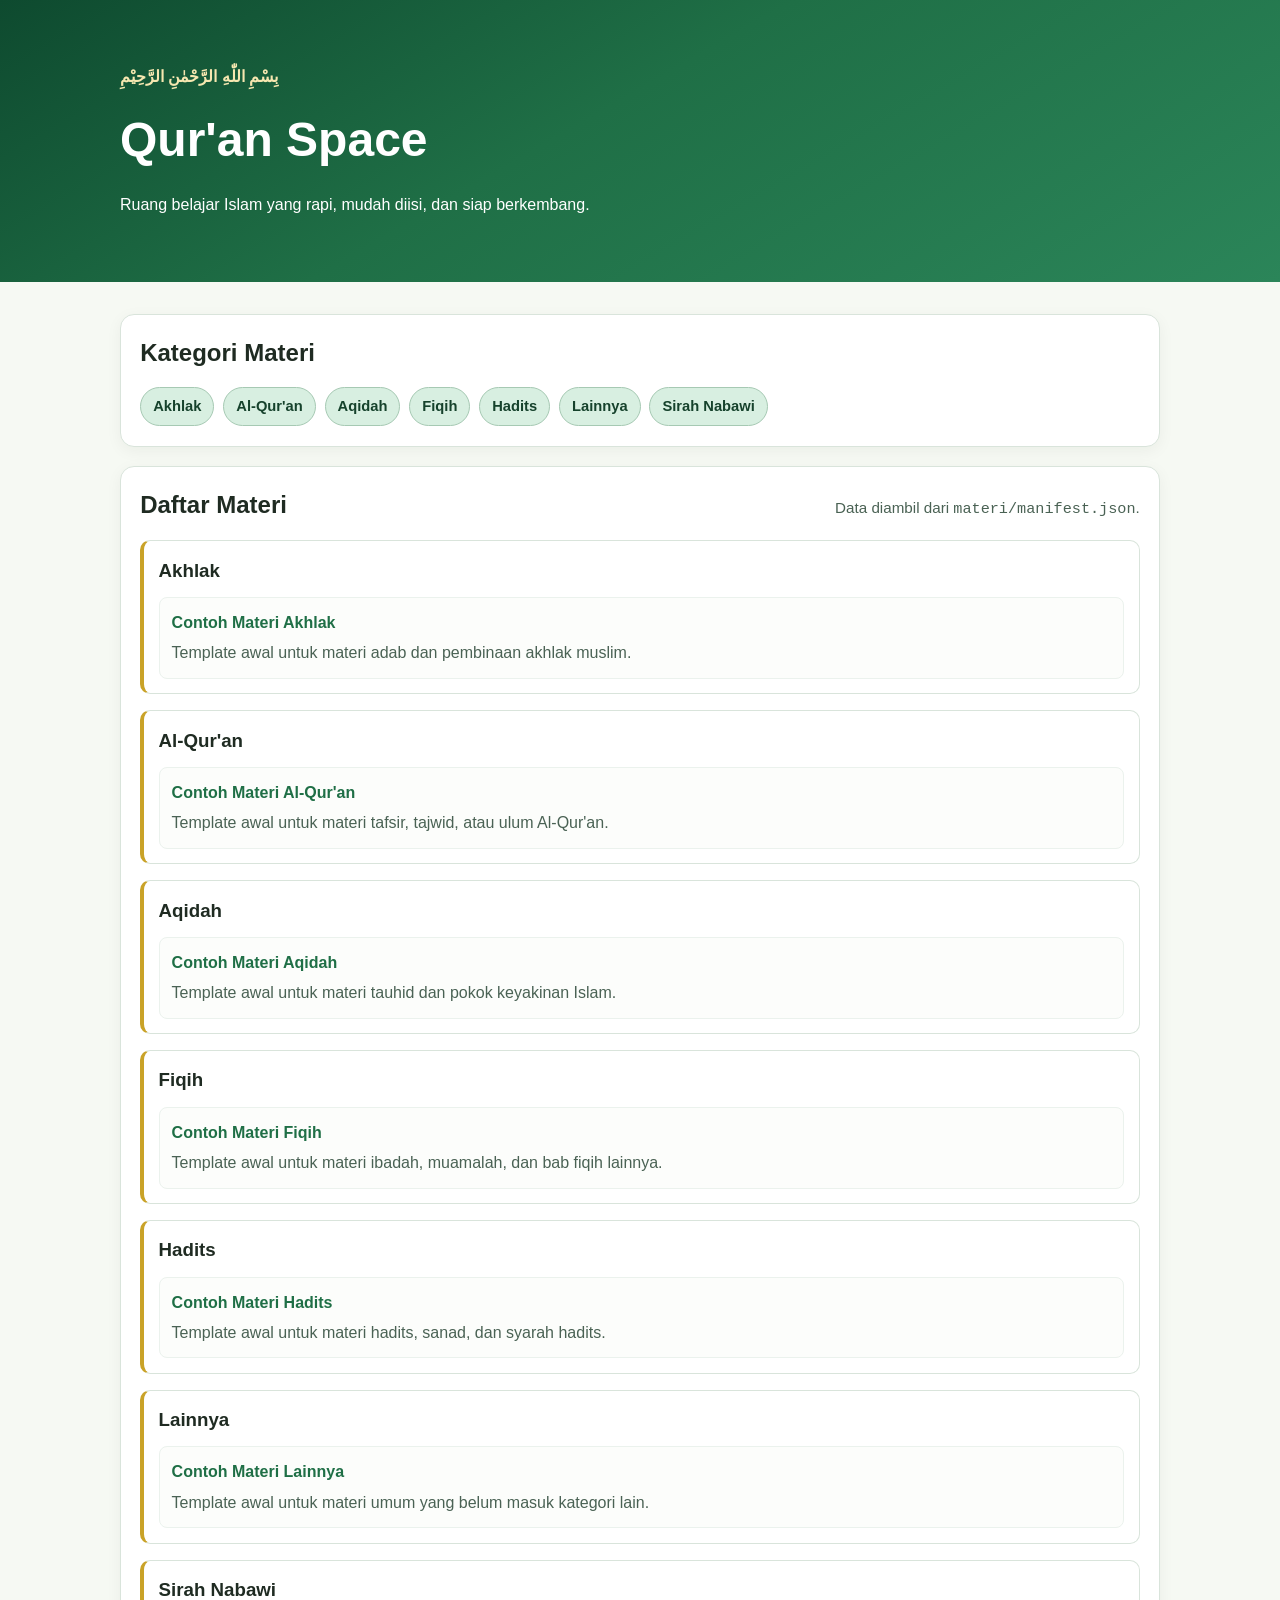
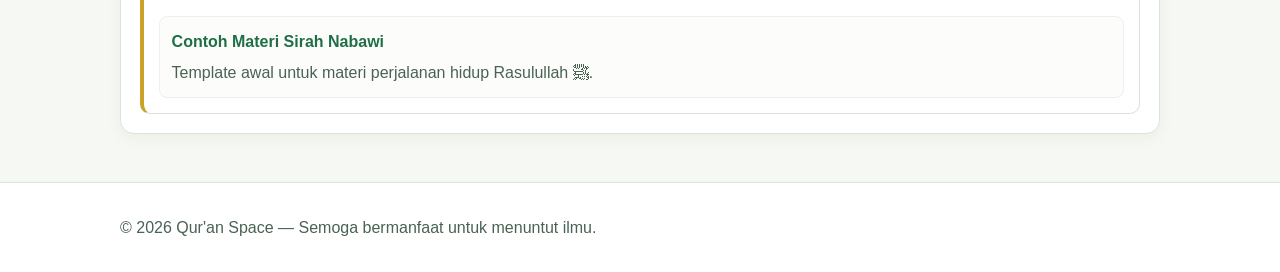
==== index.html @ 16edc880 "feat: bangun kerangka statis Qur'an Space berbasis manifest" ====
<!DOCTYPE html>
<html lang="id">
<head>
  <meta charset="UTF-8">
  <meta name="viewport" content="width=device-width, initial-scale=1.0">
  <title>Qur'an Space | Belajar Islam</title>
  <meta name="description" content="Qur'an Space: ruang belajar Islam dengan daftar materi HTML yang dikelola lewat manifest.">
  <link rel="stylesheet" href="assets/css/style.css">
</head>
<body>
  <header class="hero">
    <div class="container">
      <p class="eyebrow">بِسْمِ اللّٰهِ الرَّحْمٰنِ الرَّحِيْمِ</p>
      <h1>Qur'an Space</h1>
      <p class="tagline">Ruang belajar Islam yang rapi, mudah diisi, dan siap berkembang.</p>
    </div>
  </header>

  <main class="container">
    <section class="panel" aria-labelledby="kategori-title">
      <h2 id="kategori-title">Kategori Materi</h2>
      <nav id="kategori-nav" class="kategori-nav" aria-label="Navigasi kategori materi">
        <p class="hint">Memuat kategori...</p>
      </nav>
    </section>

    <section class="panel" aria-labelledby="materi-title">
      <div class="panel-head">
        <h2 id="materi-title">Daftar Materi</h2>
        <p class="hint">Data diambil dari <code>materi/manifest.json</code>.</p>
      </div>
      <div id="materi-list" class="materi-list" aria-live="polite">
        <p class="hint">Memuat daftar materi...</p>
      </div>
    </section>
  </main>

  <footer class="footer">
    <div class="container">
      <p>© <span id="year"></span> Qur'an Space — Semoga bermanfaat untuk menuntut ilmu.</p>
    </div>
  </footer>

  <script src="assets/js/main.js"></script>
</body>
</html>
---- assets/css/style.css ----
:root {
  --bg: #f6f9f3;
  --surface: #ffffff;
  --text: #1f2b22;
  --muted: #4a6254;
  --primary: #1f6f46;
  --primary-soft: #d8efe1;
  --accent: #c9a227;
  --border: #d9e4db;
}

* {
  box-sizing: border-box;
}

body {
  margin: 0;
  font-family: "Segoe UI", Tahoma, Geneva, Verdana, sans-serif;
  color: var(--text);
  background: var(--bg);
  line-height: 1.6;
}

.container {
  width: min(100% - 2rem, 1040px);
  margin-inline: auto;
}

.hero {
  background: linear-gradient(150deg, #0e4a2f, #1f6f46 45%, #2b8559);
  color: #fff;
  padding: 4rem 0 3rem;
}

.eyebrow {
  margin: 0 0 0.8rem;
  color: #f6e7b0;
  font-weight: 600;
}

h1 {
  margin: 0;
  font-size: clamp(2rem, 5vw, 3rem);
}

.tagline {
  margin-top: 0.8rem;
  max-width: 60ch;
}

main {
  padding: 2rem 0 3rem;
  display: grid;
  gap: 1.2rem;
}

.panel {
  background: var(--surface);
  border: 1px solid var(--border);
  border-radius: 14px;
  padding: 1.2rem;
  box-shadow: 0 4px 16px rgba(15, 38, 23, 0.05);
}

.panel-head {
  display: flex;
  align-items: baseline;
  justify-content: space-between;
  gap: 1rem;
  flex-wrap: wrap;
}

h2,
h3 {
  margin: 0;
}

.hint {
  margin: 0;
  color: var(--muted);
  font-size: 0.95rem;
}

.kategori-nav {
  margin-top: 0.9rem;
  display: flex;
  flex-wrap: wrap;
  gap: 0.55rem;
}

.kategori-link {
  display: inline-block;
  padding: 0.45rem 0.75rem;
  border-radius: 999px;
  border: 1px solid #a6c9b3;
  background: var(--primary-soft);
  color: #16422c;
  text-decoration: none;
  font-weight: 600;
  font-size: 0.92rem;
}

.kategori-link:hover,
.kategori-link:focus-visible {
  background: #c5e7d2;
}

.materi-list {
  margin-top: 1rem;
  display: grid;
  gap: 1rem;
}

.kategori-group {
  border: 1px solid var(--border);
  border-left: 4px solid var(--accent);
  border-radius: 10px;
  padding: 0.9rem;
}

.item-list {
  list-style: none;
  margin: 0.7rem 0 0;
  padding: 0;
  display: grid;
  gap: 0.55rem;
}

.item {
  background: #fcfdfb;
  border: 1px solid #ebf2ed;
  border-radius: 8px;
  padding: 0.75rem;
}

.item a {
  color: var(--primary);
  font-weight: 700;
  text-decoration: none;
}

.item a:hover,
.item a:focus-visible {
  text-decoration: underline;
}

.item p {
  margin: 0.3rem 0 0;
  color: var(--muted);
}

.footer {
  border-top: 1px solid var(--border);
  background: #fff;
  padding: 1rem 0;
  color: var(--muted);
}

@media (max-width: 680px) {
  .hero {
    padding-top: 3rem;
  }

  .panel {
    padding: 1rem;
  }
}
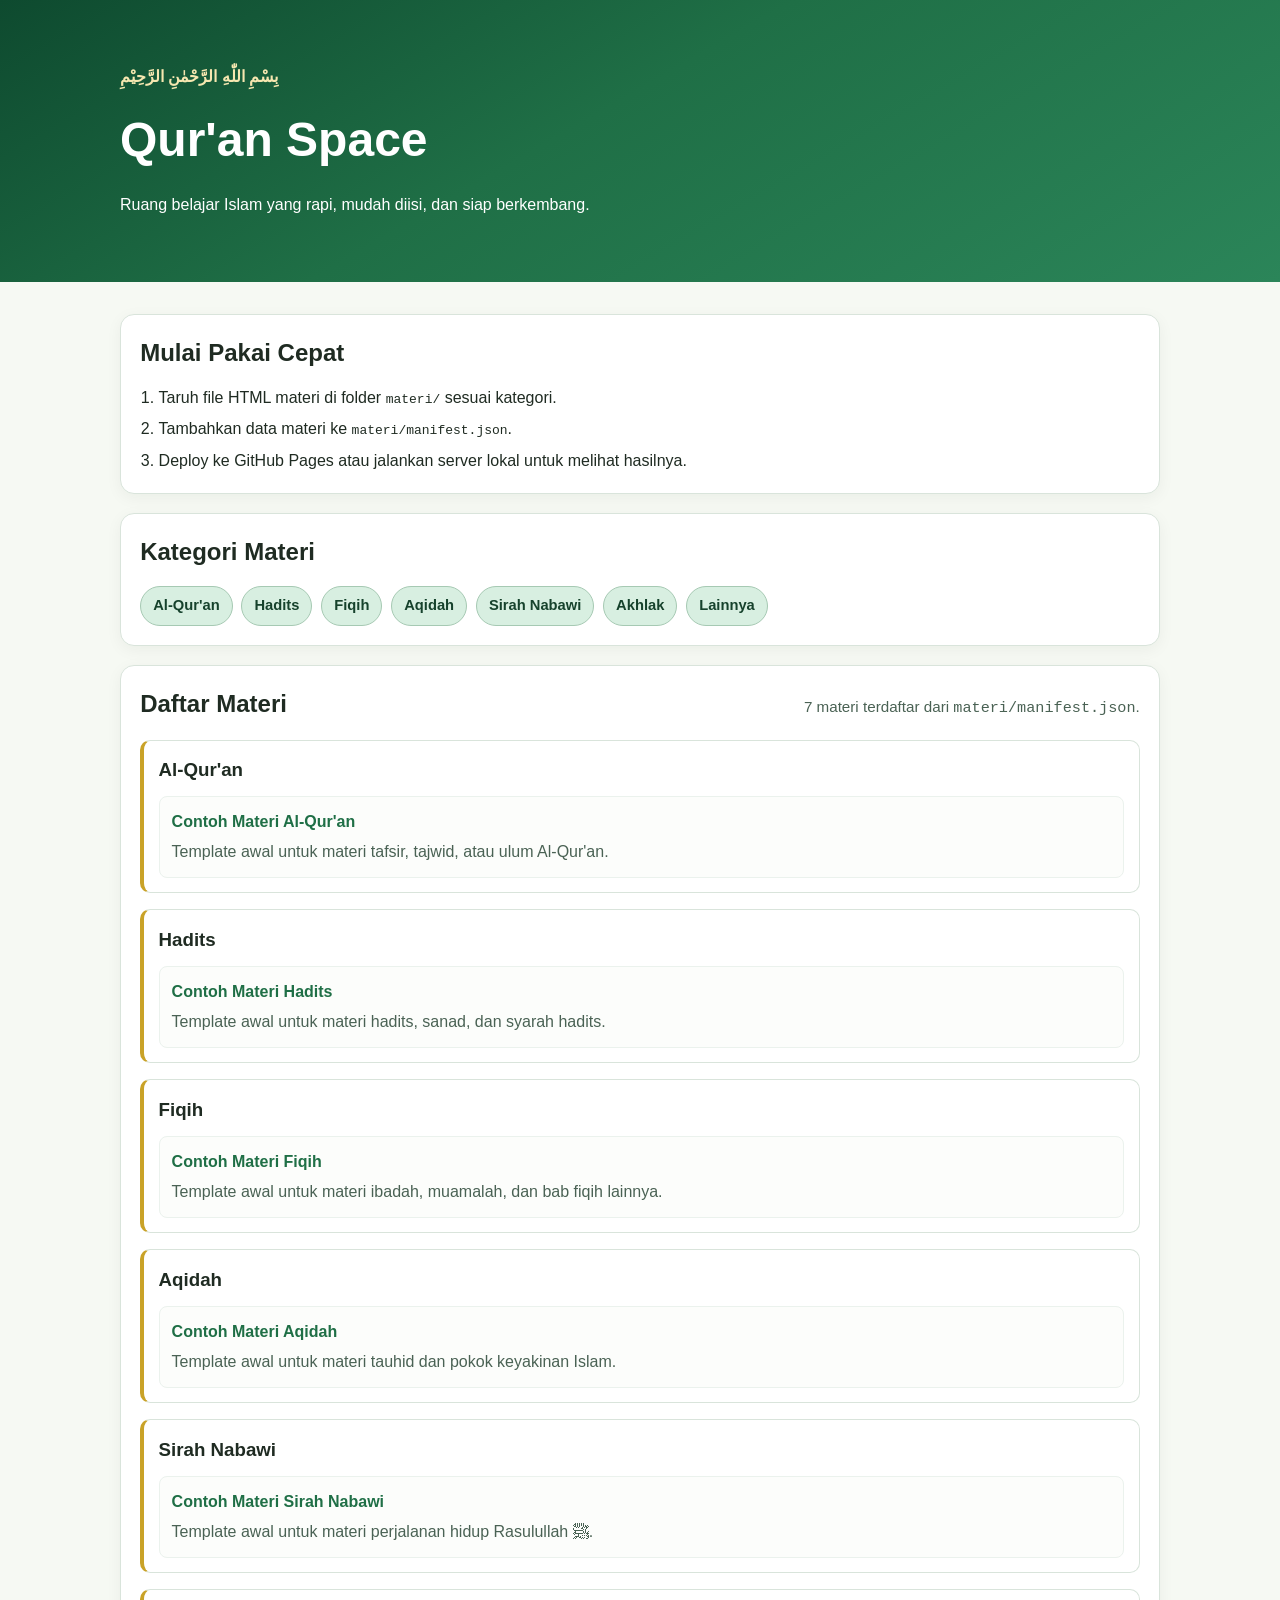
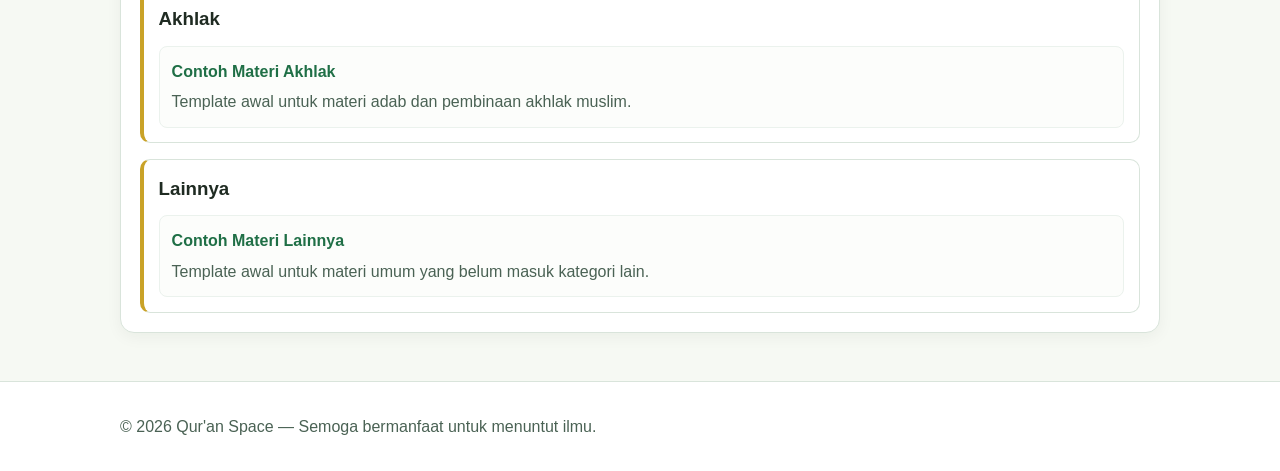
==== commit abd1400a: "feat: finalisasi UX dan ketahanan website Qur'an Space" ====
--- a/index.html
+++ b/index.html
@@ -17,6 +17,15 @@
   </header>
 
   <main class="container">
+    <section class="panel" aria-labelledby="pakai-title">
+      <h2 id="pakai-title">Mulai Pakai Cepat</h2>
+      <ol class="langkah-list">
+        <li>Taruh file HTML materi di folder <code>materi/</code> sesuai kategori.</li>
+        <li>Tambahkan data materi ke <code>materi/manifest.json</code>.</li>
+        <li>Deploy ke GitHub Pages atau jalankan server lokal untuk melihat hasilnya.</li>
+      </ol>
+    </section>
+
     <section class="panel" aria-labelledby="kategori-title">
       <h2 id="kategori-title">Kategori Materi</h2>
       <nav id="kategori-nav" class="kategori-nav" aria-label="Navigasi kategori materi">
@@ -27,7 +36,7 @@
     <section class="panel" aria-labelledby="materi-title">
       <div class="panel-head">
         <h2 id="materi-title">Daftar Materi</h2>
-        <p class="hint">Data diambil dari <code>materi/manifest.json</code>.</p>
+        <p class="hint"><span id="total-materi">0</span> materi terdaftar dari <code>materi/manifest.json</code>.</p>
       </div>
       <div id="materi-list" class="materi-list" aria-live="polite">
         <p class="hint">Memuat daftar materi...</p>
--- a/assets/css/style.css
+++ b/assets/css/style.css
@@ -79,6 +79,15 @@
   margin: 0;
   color: var(--muted);
   font-size: 0.95rem;
+}
+
+.langkah-list {
+  margin: 0.8rem 0 0;
+  padding-left: 1.15rem;
+}
+
+.langkah-list li + li {
+  margin-top: 0.35rem;
 }
 
 .kategori-nav {
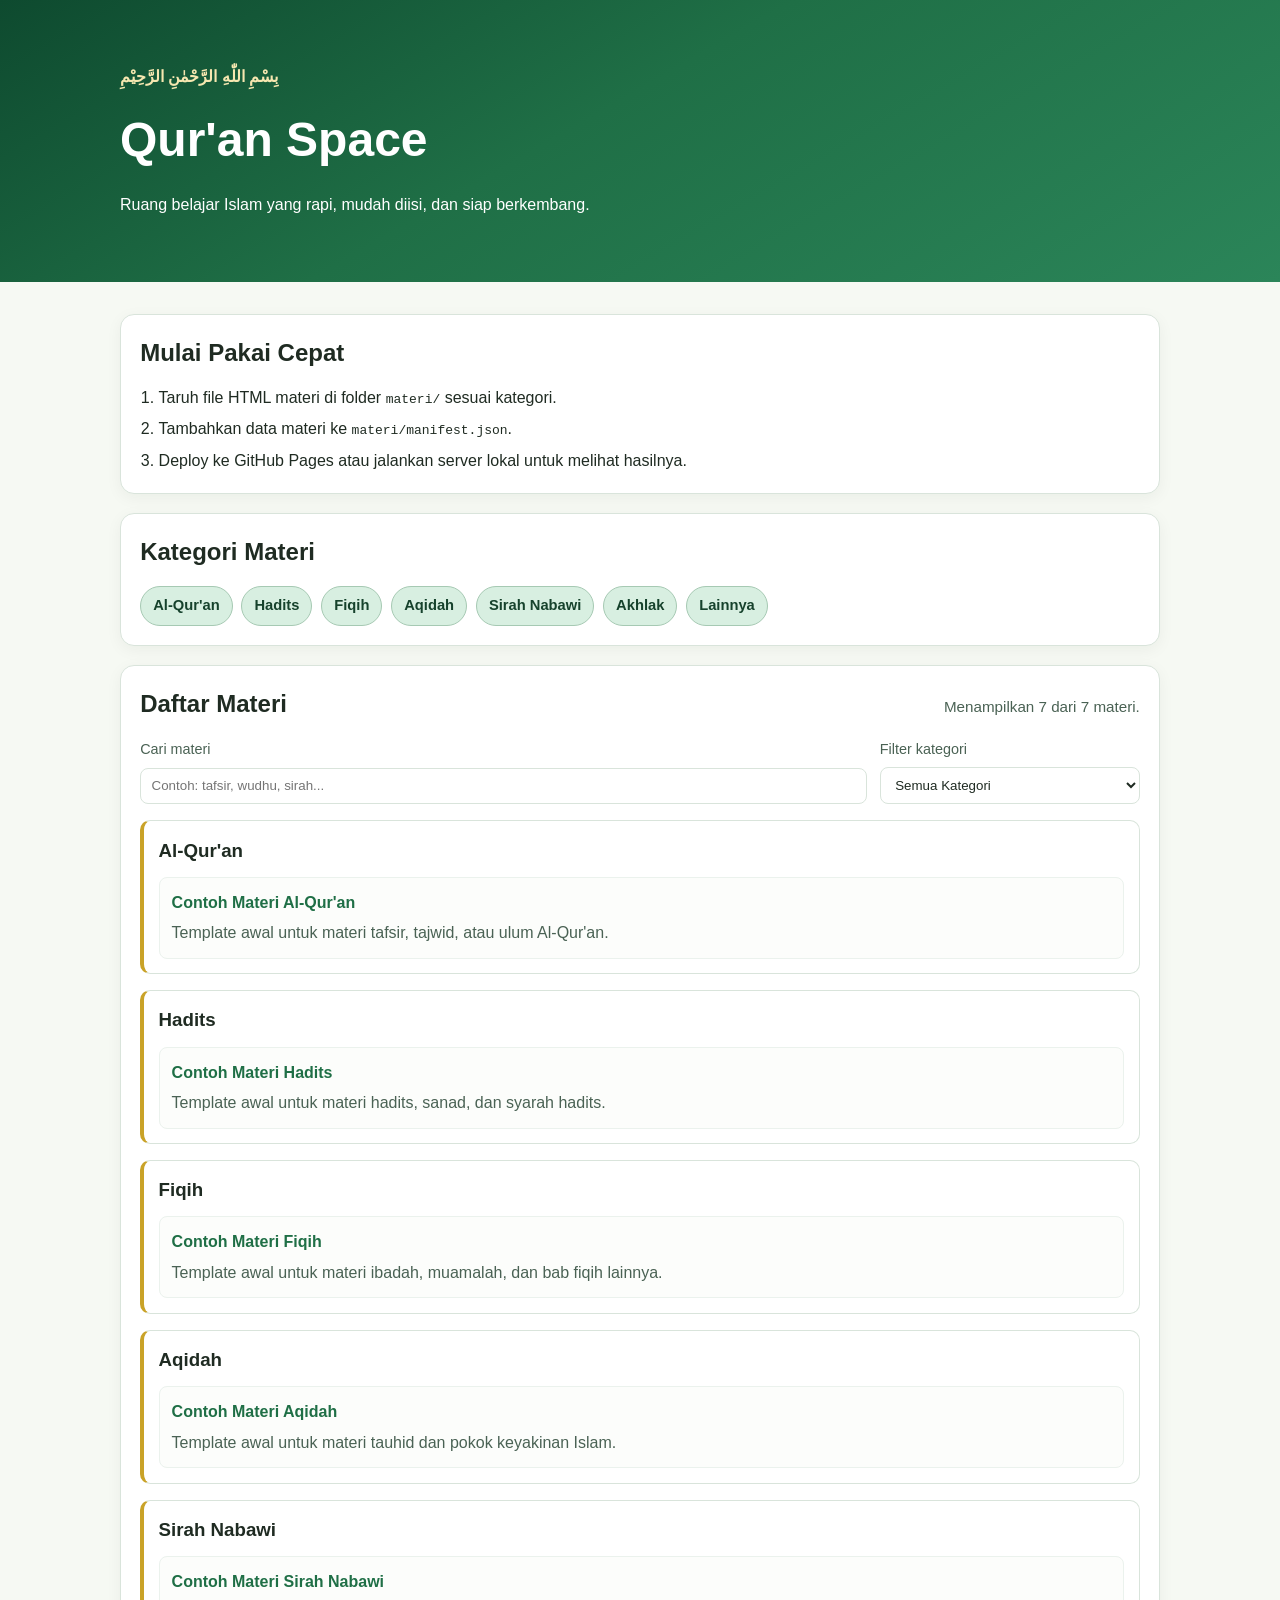
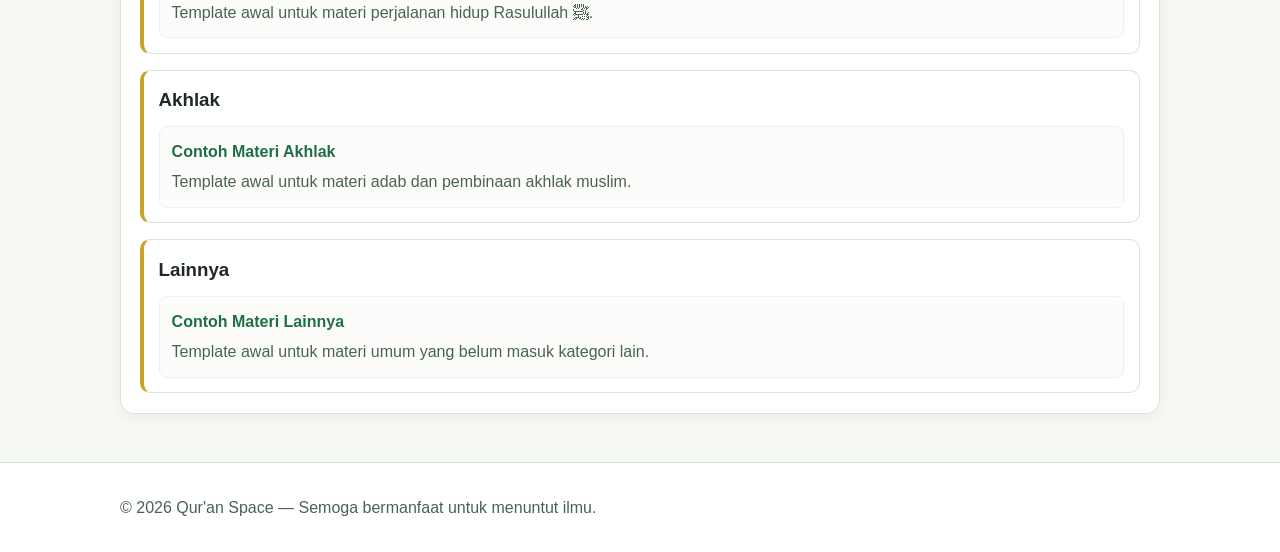
==== commit aec03e39: "feat: tambah pencarian dan filter kategori materi" ====
--- a/index.html
+++ b/index.html
@@ -36,7 +36,22 @@
     <section class="panel" aria-labelledby="materi-title">
       <div class="panel-head">
         <h2 id="materi-title">Daftar Materi</h2>
-        <p class="hint"><span id="total-materi">0</span> materi terdaftar dari <code>materi/manifest.json</code>.</p>
+        <p class="hint">
+          Menampilkan <span id="total-ditampilkan">0</span> dari
+          <span id="total-materi">0</span> materi.
+        </p>
+      </div>
+      <div class="filter-tools">
+        <label class="field">
+          <span>Cari materi</span>
+          <input id="search-materi" type="search" placeholder="Contoh: tafsir, wudhu, sirah..." autocomplete="off">
+        </label>
+        <label class="field">
+          <span>Filter kategori</span>
+          <select id="filter-kategori">
+            <option value="">Semua Kategori</option>
+          </select>
+        </label>
       </div>
       <div id="materi-list" class="materi-list" aria-live="polite">
         <p class="hint">Memuat daftar materi...</p>
--- a/assets/css/style.css
+++ b/assets/css/style.css
@@ -88,6 +88,36 @@
 
 .langkah-list li + li {
   margin-top: 0.35rem;
+}
+
+.filter-tools {
+  margin-top: 0.9rem;
+  display: grid;
+  grid-template-columns: 1fr 260px;
+  gap: 0.8rem;
+}
+
+.field {
+  display: grid;
+  gap: 0.35rem;
+  font-size: 0.9rem;
+  color: var(--muted);
+}
+
+.field input,
+.field select {
+  width: 100%;
+  border: 1px solid var(--border);
+  border-radius: 8px;
+  padding: 0.58rem 0.65rem;
+  color: var(--text);
+  background: #fff;
+}
+
+.field input:focus-visible,
+.field select:focus-visible {
+  outline: 2px solid #93c8a9;
+  border-color: #7fb996;
 }
 
 .kategori-nav {
@@ -170,6 +200,10 @@
     padding-top: 3rem;
   }
 
+  .filter-tools {
+    grid-template-columns: 1fr;
+  }
+
   .panel {
     padding: 1rem;
   }
